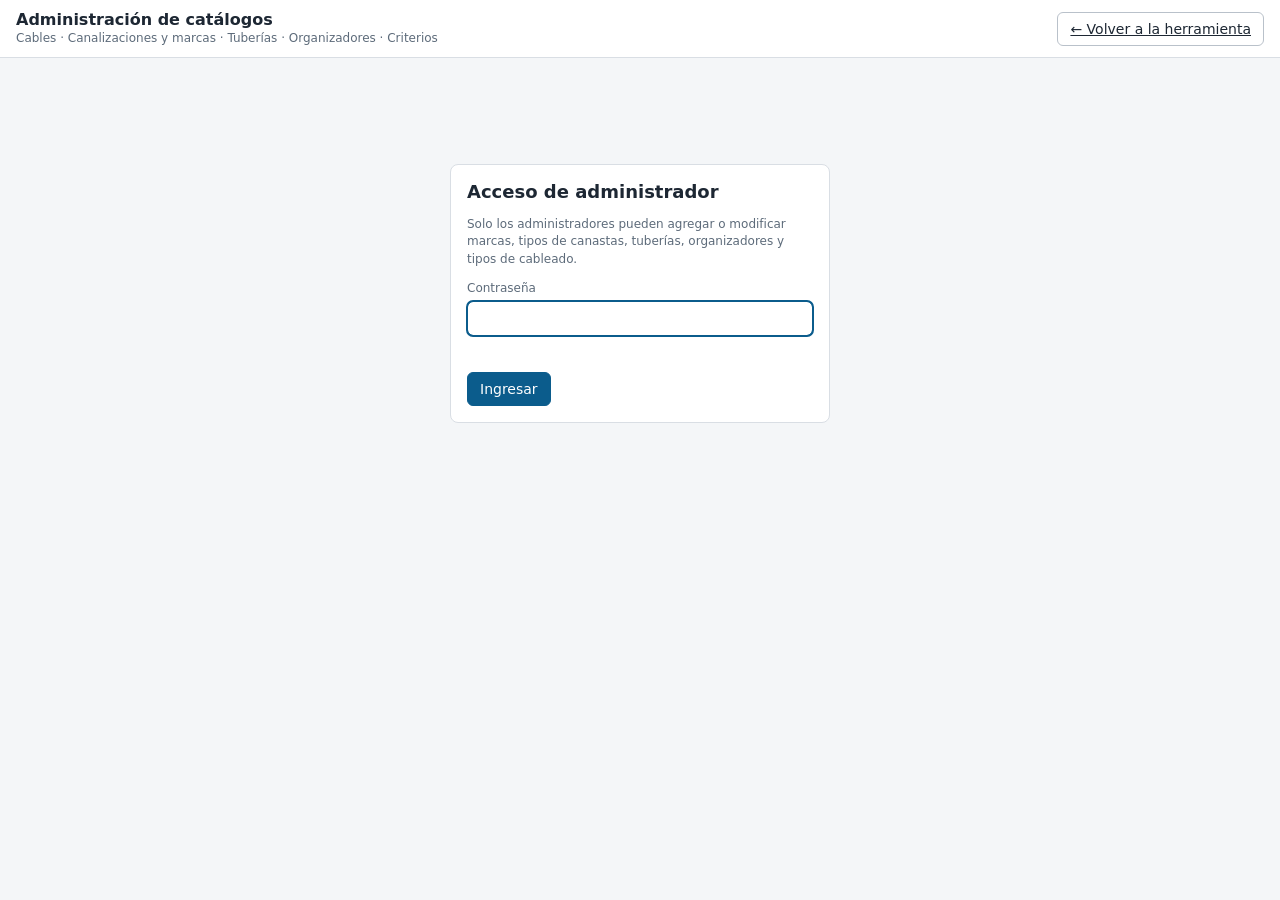
==== admin.html @ 2bce7692 "Herramienta HTML de cálculo de canalizaciones para telecomunicaciones Basada en "Calculo canalizacio" ====
<!doctype html>
<html lang="es">
<head>
  <meta charset="utf-8">
  <meta name="viewport" content="width=device-width, initial-scale=1">
  <title>Administración de Catálogos</title>
  <meta name="description" content="Administración de catálogos: tipos de cable, marcas y tipos de canastas, tuberías y organizadores.">
  <meta name="robots" content="noindex">
  <link rel="stylesheet" href="css/styles.css">
  <style>
    .savebar { position: sticky; top: 0; z-index: 25; display: flex; flex-wrap: wrap; gap: 8px; align-items: center;
      padding: 8px 16px; background: var(--warn-soft); border-bottom: 1px solid var(--warn); }
    .login { max-width: 380px; margin: 10vh auto; }
    td input.w-num { width: 90px; text-align: right; }
    td input.w-txt { min-width: 160px; }
    td input.w-pn { min-width: 110px; font-family: Consolas, monospace; }
    .filters { display: flex; flex-wrap: wrap; gap: 12px; align-items: end; margin-bottom: 10px; }
    .media-card { border: 1px solid var(--border); border-radius: var(--radius); padding: 12px; margin-bottom: 12px; background: var(--surface-2); }
  </style>
</head>
<body>
  <header class="topbar" id="topbar">
    <div class="brand">
      <h1>Administración de catálogos</h1>
      <span>Cables · Canalizaciones y marcas · Tuberías · Organizadores · Criterios</span>
    </div>
    <div class="spacer"></div>
    <div class="toolbar">
      <a class="btn" href="index.html">← Volver a la herramienta</a>
      <button class="btn hidden" id="btnLogout" type="button">Cerrar sesión</button>
    </div>
  </header>

  <div id="savebar" class="savebar hidden" role="status">
    <b>Cambios sin guardar en el catálogo.</b>
    <button class="btn primary sm" id="btnSave" type="button">Guardar catálogo</button>
    <button class="btn sm" id="btnDiscard" type="button">Descartar</button>
  </div>

  <nav class="tabs hidden" id="tabs" aria-label="Secciones del catálogo"></nav>
  <main id="view"></main>

  <script src="js/config.js"></script>
  <script src="js/catalog-default.js"></script>
  <script src="js/storage.js"></script>
  <script src="js/calc.js"></script>
  <script src="js/ui.js"></script>
  <script src="js/admin.js"></script>
</body>
</html>
---- css/styles.css ----
:root {
  --bg: #f4f6f8;
  --surface: #ffffff;
  --surface-2: #f8fafb;
  --border: #d9dee4;
  --border-strong: #b9c1ca;
  --text: #1d2733;
  --muted: #5d6b7a;
  --primary: #0b5c8c;
  --primary-ink: #ffffff;
  --primary-soft: #e3f0f8;
  --ok: #1f7a46;
  --ok-soft: #e2f4e9;
  --warn: #9a5b00;
  --warn-soft: #fff2d6;
  --err: #b42318;
  --err-soft: #fde7e5;
  --input-bg: #ffffff;
  --calc-bg: #f1f4f7;
  --radius: 8px;
  --font: "Segoe UI", system-ui, -apple-system, Roboto, Arial, sans-serif;
}
@media (prefers-color-scheme: dark) {
  :root:not([data-theme="light"]) {
    --bg: #12171d; --surface: #1a2129; --surface-2: #202832; --border: #313b47; --border-strong: #46525f;
    --text: #e4e9ee; --muted: #9aa7b4; --primary: #4aa3d8; --primary-ink: #0d1318; --primary-soft: #183447;
    --ok: #5cc98a; --ok-soft: #173426; --warn: #f0b44c; --warn-soft: #3a2d12; --err: #f2766b; --err-soft: #3d1b18;
    --input-bg: #11161c; --calc-bg: #222b35;
  }
}
:root[data-theme="dark"] {
  --bg: #12171d; --surface: #1a2129; --surface-2: #202832; --border: #313b47; --border-strong: #46525f;
  --text: #e4e9ee; --muted: #9aa7b4; --primary: #4aa3d8; --primary-ink: #0d1318; --primary-soft: #183447;
  --ok: #5cc98a; --ok-soft: #173426; --warn: #f0b44c; --warn-soft: #3a2d12; --err: #f2766b; --err-soft: #3d1b18;
  --input-bg: #11161c; --calc-bg: #222b35;
}

* { box-sizing: border-box; }
html, body { margin: 0; }
body { background: var(--bg); color: var(--text); font: 14px/1.45 var(--font); }
h1, h2, h3, h4 { margin: 0; line-height: 1.25; }
h2 { font-size: 18px; }
h3 { font-size: 15px; }
a { color: var(--primary); }
.muted { color: var(--muted); }
.small { font-size: 12px; }
.en { color: var(--muted); font-weight: 400; }
.hidden { display: none !important; }

/* ---------- Encabezado ---------- */
.topbar {
  position: sticky; top: 0; z-index: 20; background: var(--surface); border-bottom: 1px solid var(--border);
  display: flex; flex-wrap: wrap; align-items: center; gap: 10px 16px; padding: 10px 16px;
}
.brand { display: flex; flex-direction: column; min-width: 0; }
.brand h1 { font-size: 16px; }
.brand span { font-size: 12px; color: var(--muted); }
.topbar .spacer { flex: 1; }
.toolbar { display: flex; flex-wrap: wrap; gap: 6px; align-items: center; }
.save-state { font-size: 12px; color: var(--muted); min-width: 80px; text-align: right; }

/* ---------- Pestañas ---------- */
.tabs {
  display: flex; gap: 2px; overflow-x: auto; padding: 8px 16px 0; background: var(--surface);
  border-bottom: 1px solid var(--border); position: sticky; top: var(--topbar-h, 56px); z-index: 15;
  scrollbar-width: thin;
}
.tab {
  border: 1px solid transparent; border-bottom: none; background: none; color: var(--muted);
  padding: 8px 14px; border-radius: 8px 8px 0 0; cursor: pointer; font: inherit; white-space: nowrap;
  display: inline-flex; align-items: center; gap: 6px;
}
.tab:hover { color: var(--text); background: var(--surface-2); }
.tab.active { color: var(--primary); background: var(--bg); border-color: var(--border); font-weight: 600; margin-bottom: -1px; }
.tab.level { font-variant-numeric: tabular-nums; }
.tab .dot { width: 7px; height: 7px; border-radius: 50%; background: var(--err); }
.tab .dot.warn { background: var(--warn); }
.tab-sep { width: 1px; background: var(--border); margin: 6px 6px 8px; flex: none; }

main { padding: 16px; max-width: 1600px; margin: 0 auto; }

/* ---------- Tarjetas y formularios ---------- */
.card { background: var(--surface); border: 1px solid var(--border); border-radius: var(--radius); padding: 16px; margin-bottom: 16px; }
.card-head { display: flex; flex-wrap: wrap; align-items: center; gap: 8px 12px; margin-bottom: 12px; }
.card-head h2, .card-head h3 { margin-right: auto; }
.grid { display: grid; gap: 12px 16px; grid-template-columns: repeat(auto-fill, minmax(220px, 1fr)); }
.field { display: flex; flex-direction: column; gap: 4px; }
.field > span { font-size: 12px; color: var(--muted); }
input, select, textarea {
  font: inherit; color: var(--text); background: var(--input-bg); border: 1px solid var(--border-strong);
  border-radius: 6px; padding: 6px 8px; min-width: 0;
}
input:focus, select:focus, textarea:focus { outline: 2px solid var(--primary); outline-offset: -1px; border-color: var(--primary); }
input[type="number"] { font-variant-numeric: tabular-nums; }
input[type="checkbox"] { width: 16px; height: 16px; }
.btn {
  font: inherit; border: 1px solid var(--border-strong); background: var(--surface); color: var(--text);
  border-radius: 6px; padding: 6px 12px; cursor: pointer; white-space: nowrap;
}
.btn:hover { background: var(--surface-2); }
.btn.primary { background: var(--primary); color: var(--primary-ink); border-color: var(--primary); }
.btn.primary:hover { filter: brightness(1.08); }
.btn.danger { color: var(--err); }
.btn.sm { padding: 3px 8px; font-size: 12px; }
.btn.icon { padding: 3px 7px; line-height: 1; }
.btn:disabled { opacity: .5; cursor: not-allowed; }

/* ---------- Tablas ---------- */
.table-wrap { overflow-x: auto; border: 1px solid var(--border); border-radius: var(--radius); }
table { border-collapse: collapse; width: 100%; }
th, td { border-bottom: 1px solid var(--border); padding: 5px 6px; text-align: left; vertical-align: middle; }
thead th { background: var(--surface-2); font-size: 12px; font-weight: 600; color: var(--muted); position: sticky; top: 0; }
th.cable-col { min-width: 74px; text-align: center; }
th.cable-col small { display: block; font-weight: 400; }
tbody tr:hover { background: var(--surface-2); }
td.num, th.num { text-align: right; font-variant-numeric: tabular-nums; }
td.calc { background: var(--calc-bg); }
td.center { text-align: center; }
td input, td select { width: 100%; padding: 4px 6px; }
td select { min-width: 140px; }
td input[type="text"], td input:not([type]) { min-width: 120px; }
td input.qty { width: 64px; text-align: right; }
td input.len { width: 72px; text-align: right; }
td input.sec { min-width: 120px; }
td select.type { min-width: 150px; }
td select.selpw { min-width: 190px; }
td.rownum { color: var(--muted); width: 28px; text-align: right; }
td.actions { white-space: nowrap; width: 1%; }
tfoot td { font-weight: 600; background: var(--surface-2); }
.pn { font-family: Consolas, "Courier New", monospace; font-size: 12px; }

.badge { display: inline-block; padding: 1px 7px; border-radius: 10px; font-size: 12px; font-weight: 600; white-space: nowrap; }
.badge.ok { background: var(--ok-soft); color: var(--ok); }
.badge.warn { background: var(--warn-soft); color: var(--warn); }
.badge.err { background: var(--err-soft); color: var(--err); }
.msgs { font-size: 12px; min-width: 180px; }
.msgs div { white-space: normal; }
.msgs .e { color: var(--err); }
.msgs .w { color: var(--warn); }
.msgs .i { color: var(--ok); }

.stats { display: flex; flex-wrap: wrap; gap: 8px; }
.stat { background: var(--surface-2); border: 1px solid var(--border); border-radius: var(--radius); padding: 6px 12px; min-width: 110px; }
.stat b { display: block; font-size: 18px; font-variant-numeric: tabular-nums; }
.stat span { font-size: 12px; color: var(--muted); }
.stat.err b { color: var(--err); }
.stat.warn b { color: var(--warn); }

.note { font-size: 12px; color: var(--muted); margin-top: 8px; }
.note p { margin: 4px 0; }
.callout { border-left: 3px solid var(--primary); background: var(--primary-soft); padding: 8px 12px; border-radius: 4px; font-size: 13px; }
.callout.warn { border-color: var(--warn); background: var(--warn-soft); }
.row-inline { display: flex; flex-wrap: wrap; gap: 8px; align-items: end; }

/* ---------- Memoria de cálculo ---------- */
.report h2 { margin: 18px 0 8px; font-size: 16px; color: var(--primary); }
.report h2:first-child { margin-top: 0; }
.report table { font-size: 13px; }
.report .title { text-align: center; margin-bottom: 12px; }
.report .title h1 { font-size: 18px; }
.kv { display: grid; grid-template-columns: max-content 1fr; gap: 4px 16px; }
.kv dt { color: var(--muted); }
.kv dd { margin: 0; }

/* ---------- Modal ---------- */
.modal-back { position: fixed; inset: 0; background: rgba(0,0,0,.4); display: flex; align-items: center; justify-content: center; z-index: 50; padding: 16px; }
.modal { background: var(--surface); border-radius: var(--radius); padding: 18px; width: 100%; max-width: 460px; box-shadow: 0 10px 40px rgba(0,0,0,.25); }
.modal h3 { margin-bottom: 12px; }
.modal .actions { display: flex; justify-content: flex-end; gap: 8px; margin-top: 16px; }

.toast { position: fixed; bottom: 16px; left: 50%; transform: translateX(-50%); background: var(--text); color: var(--bg); padding: 8px 16px; border-radius: 6px; z-index: 60; font-size: 13px; }

footer { text-align: center; color: var(--muted); font-size: 12px; padding: 16px; }

@media (max-width: 900px) {
  .topbar { position: static; }
  .tabs { top: 0; }
}
@media (max-width: 700px) {
  main { padding: 10px; }
  .topbar { padding: 8px 10px; }
  .tabs { padding: 6px 10px 0; }
  .save-state { text-align: left; }
}

@media print {
  :root { --bg: #fff; --surface: #fff; --surface-2: #f3f3f3; --calc-bg: #fff; --text: #000; }
  .topbar, .tabs, footer, .no-print, .btn { display: none !important; }
  main { padding: 0; max-width: none; }
  .card { border: none; padding: 0; margin-bottom: 10px; }
  .table-wrap { overflow: visible; border: none; }
  table { font-size: 10px; }
  th, td { border: 1px solid #999; padding: 2px 4px; }
  thead th { position: static; }
  input, select { border: none; padding: 0; background: none; appearance: none; -webkit-appearance: none; }
  .report h2 { break-after: avoid; }
  tr { break-inside: avoid; }
  @page { size: landscape; margin: 12mm; }
}
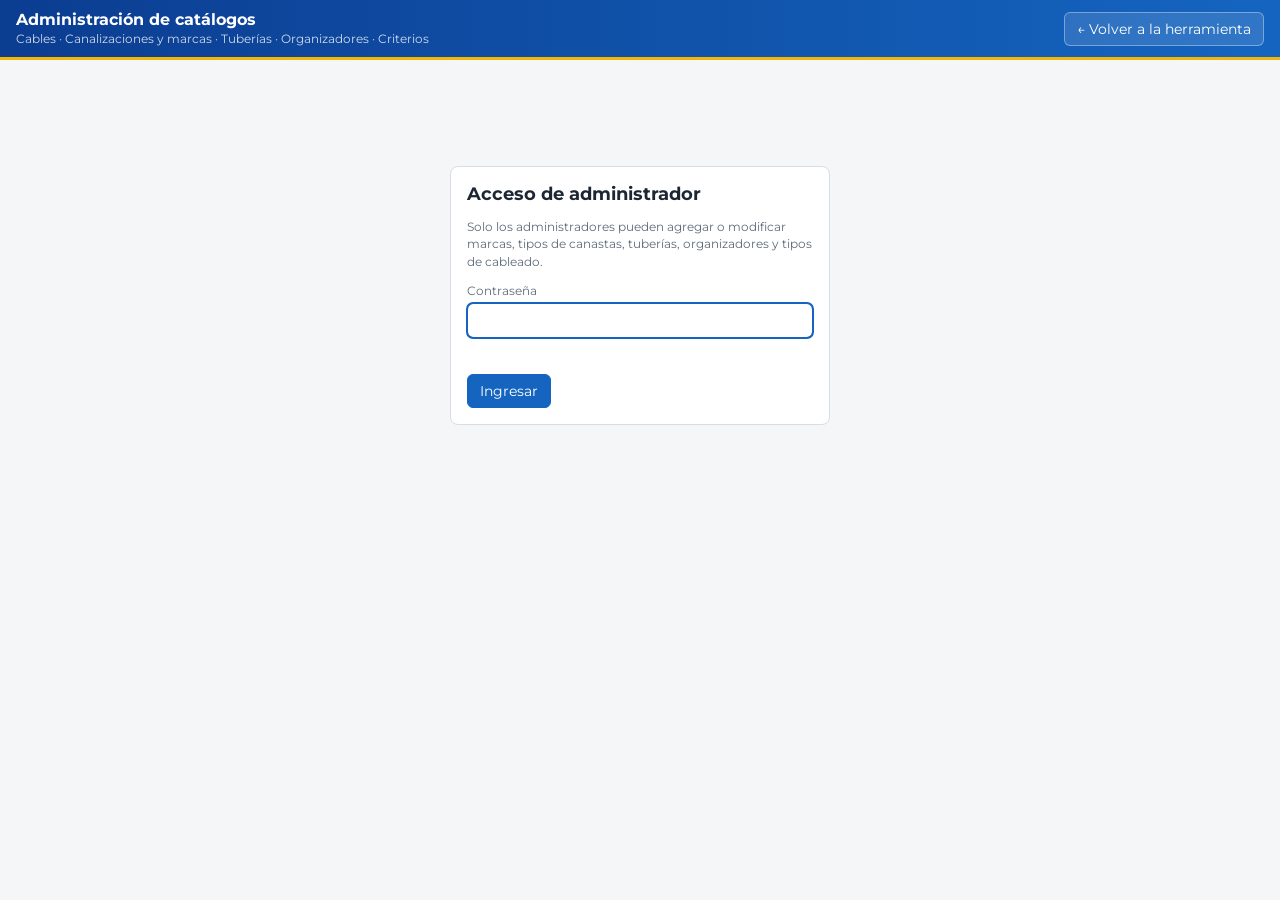
==== commit d45b419c: "Secciones N01-A/B/C, llenado según TIA-569-E y tema azul Sinergia - Secciones de cada nivel nombrada" ====
--- a/admin.html
+++ b/admin.html
@@ -6,6 +6,9 @@
   <title>Administración de Catálogos</title>
   <meta name="description" content="Administración de catálogos: tipos de cable, marcas y tipos de canastas, tuberías y organizadores.">
   <meta name="robots" content="noindex">
+  <link rel="preconnect" href="https://fonts.googleapis.com">
+  <link rel="preconnect" href="https://fonts.gstatic.com" crossorigin>
+  <link href="https://fonts.googleapis.com/css2?family=Montserrat:wght@400;500;600;700&display=swap" rel="stylesheet">
   <link rel="stylesheet" href="css/styles.css">
   <style>
     .savebar { position: sticky; top: 0; z-index: 25; display: flex; flex-wrap: wrap; gap: 8px; align-items: center;
--- a/css/styles.css
+++ b/css/styles.css
@@ -6,9 +6,13 @@
   --border-strong: #b9c1ca;
   --text: #1d2733;
   --muted: #5d6b7a;
-  --primary: #0b5c8c;
+  /* Herramientas eléctricas Sinergia: azul */
+  --brand: #0b3d91;
+  --brand-2: #1565c0;
+  --brand-ink: #ffffff;
+  --primary: #1565c0;
   --primary-ink: #ffffff;
-  --primary-soft: #e3f0f8;
+  --primary-soft: #e3eefb;
   --ok: #1f7a46;
   --ok-soft: #e2f4e9;
   --warn: #9a5b00;
@@ -18,19 +22,19 @@
   --input-bg: #ffffff;
   --calc-bg: #f1f4f7;
   --radius: 8px;
-  --font: "Segoe UI", system-ui, -apple-system, Roboto, Arial, sans-serif;
+  --font: "Montserrat", "Segoe UI", system-ui, -apple-system, Roboto, Arial, sans-serif;
 }
 @media (prefers-color-scheme: dark) {
   :root:not([data-theme="light"]) {
     --bg: #12171d; --surface: #1a2129; --surface-2: #202832; --border: #313b47; --border-strong: #46525f;
-    --text: #e4e9ee; --muted: #9aa7b4; --primary: #4aa3d8; --primary-ink: #0d1318; --primary-soft: #183447;
+    --text: #e4e9ee; --muted: #9aa7b4; --primary: #5aa2f0; --primary-ink: #0d1318; --primary-soft: #16304f; --brand: #0b2e66; --brand-2: #1a56b0;
     --ok: #5cc98a; --ok-soft: #173426; --warn: #f0b44c; --warn-soft: #3a2d12; --err: #f2766b; --err-soft: #3d1b18;
     --input-bg: #11161c; --calc-bg: #222b35;
   }
 }
 :root[data-theme="dark"] {
   --bg: #12171d; --surface: #1a2129; --surface-2: #202832; --border: #313b47; --border-strong: #46525f;
-  --text: #e4e9ee; --muted: #9aa7b4; --primary: #4aa3d8; --primary-ink: #0d1318; --primary-soft: #183447;
+  --text: #e4e9ee; --muted: #9aa7b4; --primary: #5aa2f0; --primary-ink: #0d1318; --primary-soft: #16304f; --brand: #0b2e66; --brand-2: #1a56b0;
   --ok: #5cc98a; --ok-soft: #173426; --warn: #f0b44c; --warn-soft: #3a2d12; --err: #f2766b; --err-soft: #3d1b18;
   --input-bg: #11161c; --calc-bg: #222b35;
 }
@@ -49,15 +53,22 @@
 
 /* ---------- Encabezado ---------- */
 .topbar {
-  position: sticky; top: 0; z-index: 20; background: var(--surface); border-bottom: 1px solid var(--border);
+  position: sticky; top: 0; z-index: 20; background: linear-gradient(90deg, var(--brand), var(--brand-2)); color: var(--brand-ink);
+  border-bottom: 3px solid #f2b705;
   display: flex; flex-wrap: wrap; align-items: center; gap: 10px 16px; padding: 10px 16px;
 }
 .brand { display: flex; flex-direction: column; min-width: 0; }
 .brand h1 { font-size: 16px; }
-.brand span { font-size: 12px; color: var(--muted); }
+.brand span { font-size: 12px; color: rgba(255,255,255,.8); }
+.topbar .btn { background: rgba(255,255,255,.12); border-color: rgba(255,255,255,.35); color: #fff; }
+.topbar .btn:hover { background: rgba(255,255,255,.22); }
+.topbar .btn.danger { color: #ffd2cc; }
+.topbar select { background: rgba(255,255,255,.95); color: #12233f; }
+.topbar .field > span { color: rgba(255,255,255,.85); }
+.topbar a.btn { text-decoration: none; }
 .topbar .spacer { flex: 1; }
 .toolbar { display: flex; flex-wrap: wrap; gap: 6px; align-items: center; }
-.save-state { font-size: 12px; color: var(--muted); min-width: 80px; text-align: right; }
+.save-state { font-size: 12px; color: rgba(255,255,255,.85); min-width: 80px; text-align: right; }
 
 /* ---------- Pestañas ---------- */
 .tabs {
@@ -71,7 +82,7 @@
   display: inline-flex; align-items: center; gap: 6px;
 }
 .tab:hover { color: var(--text); background: var(--surface-2); }
-.tab.active { color: var(--primary); background: var(--bg); border-color: var(--border); font-weight: 600; margin-bottom: -1px; }
+.tab.active { color: var(--primary); background: var(--bg); border-color: var(--border); border-top: 3px solid var(--primary); font-weight: 600; margin-bottom: -1px; }
 .tab.level { font-variant-numeric: tabular-nums; }
 .tab .dot { width: 7px; height: 7px; border-radius: 50%; background: var(--err); }
 .tab .dot.warn { background: var(--warn); }
@@ -149,18 +160,55 @@
 .note { font-size: 12px; color: var(--muted); margin-top: 8px; }
 .note p { margin: 4px 0; }
 .callout { border-left: 3px solid var(--primary); background: var(--primary-soft); padding: 8px 12px; border-radius: 4px; font-size: 13px; }
-.callout.warn { border-color: var(--warn); background: var(--warn-soft); }
+.callout.warn { border-color: #e0a800; background: #fff3c4; color: #5c4300; }
+.callout.err { border-color: var(--err); background: var(--err-soft); }
+.sec-code { display: inline-block; background: var(--primary); color: var(--primary-ink); border-radius: 4px; padding: 1px 8px; margin-right: 6px; font-variant-numeric: tabular-nums; }
 .row-inline { display: flex; flex-wrap: wrap; gap: 8px; align-items: end; }
 
-/* ---------- Memoria de cálculo ---------- */
-.report h2 { margin: 18px 0 8px; font-size: 16px; color: var(--primary); }
-.report h2:first-child { margin-top: 0; }
-.report table { font-size: 13px; }
-.report .title { text-align: center; margin-bottom: 12px; }
-.report .title h1 { font-size: 18px; }
+/* ---------- Memoria de cálculo: formato de entregable Sinergia ----------
+   Hoja carta, márgenes 3,0 cm (lados) y 2,5 cm (arriba/abajo), Montserrat 11 pt,
+   interlínea 1,08, justificado. Cuerpo monocromo; color solo para criticidad. */
+.doc {
+  --doc-ink: #000; --doc-gray: #808080; --doc-green: #385623; --doc-err: #b42318; --doc-warn: #9a5b00;
+  background: #fff; color: var(--doc-ink);
+  width: 100%; max-width: 21.59cm; margin: 0 auto 16px; padding: 2.5cm 3cm;
+  font: 11pt/1.08 "Montserrat", Arial, sans-serif; text-align: justify;
+  box-shadow: 0 2px 12px rgba(0,0,0,.18); border-radius: 2px;
+}
+.doc-head { display: flex; justify-content: space-between; align-items: center; margin: -1.25cm -1.65cm 1cm; }
+.doc-logo { font-weight: 700; font-size: 22pt; color: var(--doc-green); letter-spacing: -.5px; line-height: 1; }
+.doc-logo small { display: block; font-size: 8pt; font-weight: 500; letter-spacing: 0; color: var(--doc-gray); }
+.doc-addr { font-size: 8pt; text-align: right; line-height: 1.3; }
+.doc-title { font-size: 14pt; font-weight: 700; text-align: left; margin: 0 0 4px; }
+.doc-sub { margin: 0 0 18px; color: var(--doc-gray); text-align: left; }
+.doc h2 { font-size: 11pt; font-weight: 700; color: var(--doc-ink); margin: 18px 0 8px; text-align: left; }
+.doc .kv { font-size: 11pt; margin-bottom: 8pt; }
+.doc .kv dt { color: var(--doc-gray); }
+.doc-table { margin: 6pt 0 14pt; }
+.doc-table figcaption { text-align: center; font-size: 10pt; margin-bottom: 4pt; }
+.doc-table figcaption span { font-weight: 600; }
+.doc .table-wrap { border: none; border-radius: 0; }
+.doc table { font-size: 8pt; border-top: 1.5pt solid #000; border-bottom: 1.5pt solid #000; text-align: left; }
+.doc thead th {
+  background: none; color: #000; font-weight: 600; font-size: 8pt; text-transform: none; position: static;
+  border-bottom: 1pt solid #000; vertical-align: bottom;
+}
+.doc th, .doc td { border-left: none; border-right: none; border-top: none; border-bottom: .5pt solid #bfbfbf; padding: 3pt 4pt; }
+.doc tbody tr:hover { background: none; }
+.doc tr.total td { font-weight: 700; border-top: 1pt solid #000; }
+.doc td.num, .doc th.num { text-align: right; }
+.doc td.obs { min-width: 6cm; }
+.doc .pn { font-size: 8pt; }
+.doc .note { color: var(--doc-gray); font-size: 8pt; text-align: left; border: none; padding: 0; box-shadow: none; }
+.crit-err { color: var(--doc-err, var(--err)); font-weight: 600; }
+.crit-warn { color: var(--doc-warn, var(--warn)); font-weight: 600; }
 .kv { display: grid; grid-template-columns: max-content 1fr; gap: 4px 16px; }
 .kv dt { color: var(--muted); }
 .kv dd { margin: 0; }
+@media (max-width: 900px) {
+  .doc { padding: 24px 16px; }
+  .doc-head { margin: 0 0 16px; }
+}
 
 /* ---------- Modal ---------- */
 .modal-back { position: fixed; inset: 0; background: rgba(0,0,0,.4); display: flex; align-items: center; justify-content: center; z-index: 50; padding: 16px; }
@@ -185,15 +233,33 @@
 
 @media print {
   :root { --bg: #fff; --surface: #fff; --surface-2: #f3f3f3; --calc-bg: #fff; --text: #000; }
+  body { background: #fff; }
   .topbar, .tabs, footer, .no-print, .btn { display: none !important; }
   main { padding: 0; max-width: none; }
   .card { border: none; padding: 0; margin-bottom: 10px; }
   .table-wrap { overflow: visible; border: none; }
-  table { font-size: 10px; }
+  table { font-size: 8pt; }
   th, td { border: 1px solid #999; padding: 2px 4px; }
   thead th { position: static; }
   input, select { border: none; padding: 0; background: none; appearance: none; -webkit-appearance: none; }
-  .report h2 { break-after: avoid; }
   tr { break-inside: avoid; }
-  @page { size: landscape; margin: 12mm; }
-}
+  /* Pestañas de nivel: carta apaisada */
+  @page { size: letter landscape; margin: 12mm; }
+
+  /* Memoria: hoja carta vertical con membrete en las cajas de margen (formato Sinergia) */
+  .doc { page: memoria; box-shadow: none; max-width: none; padding: 0; margin: 0; }
+  .doc-head { display: none; }
+  .doc th, .doc td { border-left: none; border-right: none; border-top: none; }
+  .doc h2, .doc-table figcaption { break-after: avoid; }
+  .doc-table { break-inside: avoid; }
+  .doc h2 + .doc-table, .doc h2 + .kv { break-before: avoid; }
+}
+@page memoria {
+  size: letter portrait;
+  margin: 2.5cm 3cm;
+  @top-left { content: "sinergia"; font: 700 16pt "Montserrat", Arial, sans-serif; color: #385623; vertical-align: bottom; padding-bottom: 8mm; }
+  @top-right { content: "Sinergia Consultoría Mecánica y Eléctrica S.A \A Oficentro Plaza Roble, Edificio Pórtico, Escazú"; white-space: pre; font: 8pt "Montserrat", Arial, sans-serif; text-align: right; vertical-align: bottom; padding-bottom: 8mm; }
+  @bottom-left { content: "Memoria canalizaciones telecom"; font: 8pt "Montserrat", Arial, sans-serif; color: #808080; width: 31%; white-space: nowrap; }
+  @bottom-center { content: "www.sinergia.co.cr \A info@sinergia.co.cr"; white-space: pre; font: 8pt "Montserrat", Arial, sans-serif; color: #385623; width: 38%; }
+  @bottom-right { content: "Página " counter(page); font: 8pt "Montserrat", Arial, sans-serif; color: #808080; width: 31%; text-align: right; }
+}
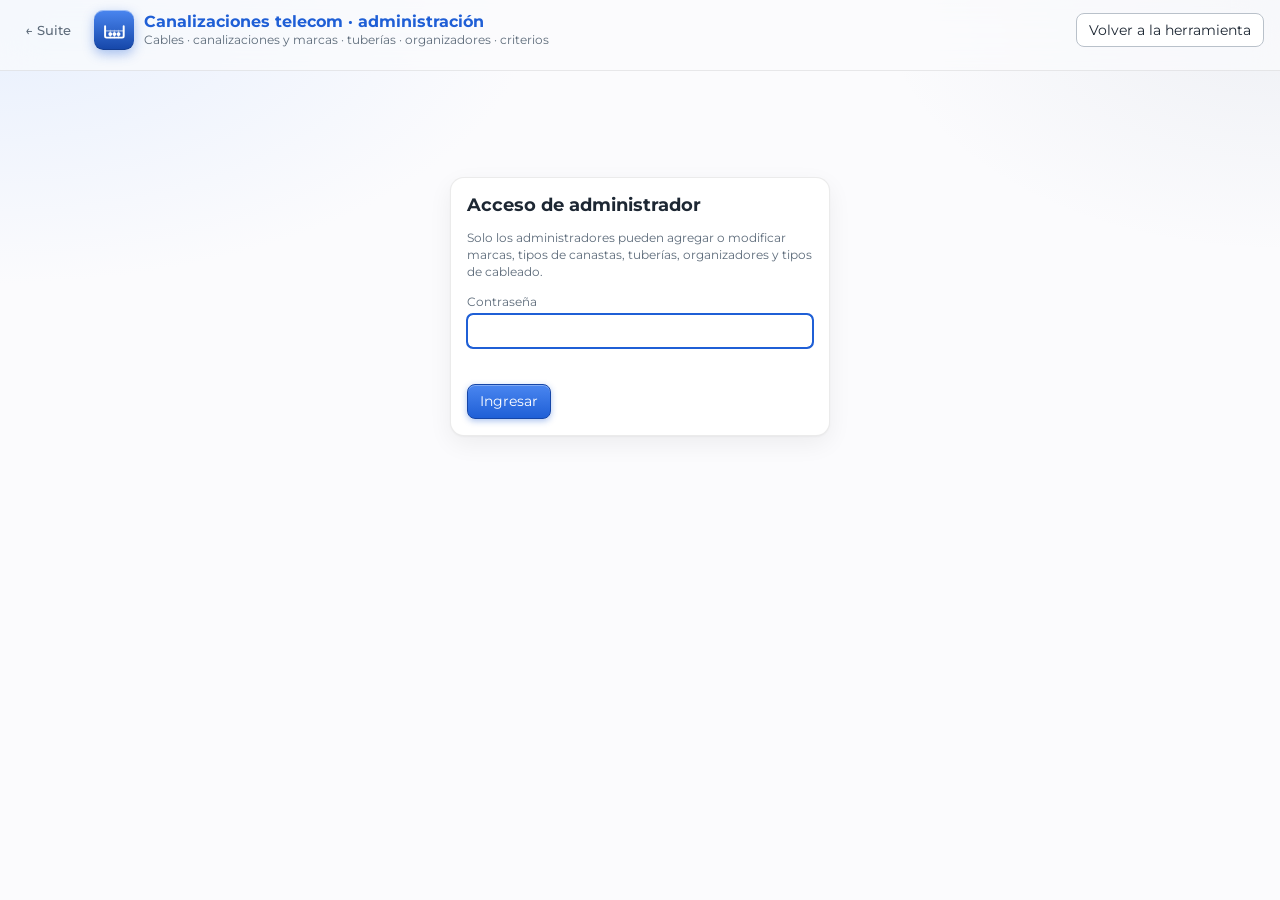
==== commit f47511c5: "Sistema visual Sinergia Suite: barra de vidrio, tesela, secciones y color por app Co-Authored-By: Cl" ====
--- a/admin.html
+++ b/admin.html
@@ -10,9 +10,12 @@
   <link rel="preconnect" href="https://fonts.gstatic.com" crossorigin>
   <link href="https://fonts.googleapis.com/css2?family=Montserrat:wght@400;500;600;700&display=swap" rel="stylesheet">
   <link rel="stylesheet" href="css/styles.css">
+  <link rel="stylesheet" href="css/suite-color.css">
+  <link rel="stylesheet" href="css/suite-mac.css">
+  <link rel="stylesheet" href="css/suite-app.css">
   <style>
-    .savebar { position: sticky; top: 0; z-index: 25; display: flex; flex-wrap: wrap; gap: 8px; align-items: center;
-      padding: 8px 16px; background: var(--warn-soft); border-bottom: 1px solid var(--warn); }
+    .savebar { display: flex; flex-wrap: wrap; gap: 8px; align-items: center; padding: 8px 16px;
+      background: var(--warn-soft); border-top: 1px solid var(--warn); }
     .login { max-width: 380px; margin: 10vh auto; }
     td input.w-num { width: 90px; text-align: right; }
     td input.w-txt { min-width: 160px; }
@@ -21,27 +24,44 @@
     .media-card { border: 1px solid var(--border); border-radius: var(--radius); padding: 12px; margin-bottom: 12px; background: var(--surface-2); }
   </style>
 </head>
-<body>
-  <header class="topbar" id="topbar">
-    <div class="brand">
-      <h1>Administración de catálogos</h1>
-      <span>Cables · Canalizaciones y marcas · Tuberías · Organizadores · Criterios</span>
+<body data-app="canalizaciones">
+  <header class="barra vidrio" id="topbar">
+    <div class="barra-in">
+      <a class="volver-suite" id="volverSuite" href="index.html">← Suite</a>
+      <div class="app-id">
+        <span class="tesela" aria-hidden="true">
+          <!-- glifo: canasta portacables con cables -->
+          <svg viewBox="0 0 24 24" fill="none" stroke="currentColor" stroke-width="1.9" stroke-linecap="round" stroke-linejoin="round">
+            <path d="M3 8v9.5A1.5 1.5 0 0 0 4.5 19h15a1.5 1.5 0 0 0 1.5-1.5V8"/>
+            <path d="M8 12v7M12 12v7M16 12v7M3 12.5h18" stroke-width="1.2" opacity=".6"/>
+            <circle cx="8" cy="15.6" r="1.9" fill="currentColor" stroke="none"/>
+            <circle cx="12" cy="15.6" r="1.9" fill="currentColor" stroke="none"/>
+            <circle cx="16" cy="15.6" r="1.9" fill="currentColor" stroke="none"/>
+          </svg>
+        </span>
+        <div>
+          <h1 class="app-nombre">Canalizaciones telecom · administración</h1>
+          <div class="app-sub">Cables · canalizaciones y marcas · tuberías · organizadores · criterios</div>
+        </div>
+      </div>
+      <div class="spacer"></div>
+      <div class="toolbar">
+        <a class="btn" href="index.html">Volver a la herramienta</a>
+        <button class="btn hidden" id="btnLogout" type="button">Cerrar sesión</button>
+      </div>
     </div>
-    <div class="spacer"></div>
-    <div class="toolbar">
-      <a class="btn" href="index.html">← Volver a la herramienta</a>
-      <button class="btn hidden" id="btnLogout" type="button">Cerrar sesión</button>
+    <div class="barra-in barra-secciones">
+      <nav class="secciones hidden" id="tabs" aria-label="Secciones del catálogo"></nav>
+    </div>
+    <div id="savebar" class="savebar hidden" role="status">
+      <b>Cambios sin guardar en el catálogo.</b>
+      <button class="btn primary sm" id="btnSave" type="button">Guardar catálogo</button>
+      <button class="btn sm" id="btnDiscard" type="button">Descartar</button>
     </div>
   </header>
 
-  <div id="savebar" class="savebar hidden" role="status">
-    <b>Cambios sin guardar en el catálogo.</b>
-    <button class="btn primary sm" id="btnSave" type="button">Guardar catálogo</button>
-    <button class="btn sm" id="btnDiscard" type="button">Descartar</button>
-  </div>
-
-  <nav class="tabs hidden" id="tabs" aria-label="Secciones del catálogo"></nav>
-  <main id="view"></main>
+  <main id="view" class="pagina"></main>
+  <script>document.addEventListener('DOMContentLoaded', () => { if (window.APP_CONFIG && APP_CONFIG.suiteUrl) document.getElementById('volverSuite').href = APP_CONFIG.suiteUrl; });</script>
 
   <script src="js/config.js"></script>
   <script src="js/catalog-default.js"></script>
--- a/css/styles.css
+++ b/css/styles.css
@@ -6,10 +6,6 @@
   --border-strong: #b9c1ca;
   --text: #1d2733;
   --muted: #5d6b7a;
-  /* Herramientas eléctricas Sinergia: azul */
-  --brand: #0b3d91;
-  --brand-2: #1565c0;
-  --brand-ink: #ffffff;
   --primary: #1565c0;
   --primary-ink: #ffffff;
   --primary-soft: #e3eefb;
@@ -27,14 +23,14 @@
 @media (prefers-color-scheme: dark) {
   :root:not([data-theme="light"]) {
     --bg: #12171d; --surface: #1a2129; --surface-2: #202832; --border: #313b47; --border-strong: #46525f;
-    --text: #e4e9ee; --muted: #9aa7b4; --primary: #5aa2f0; --primary-ink: #0d1318; --primary-soft: #16304f; --brand: #0b2e66; --brand-2: #1a56b0;
+    --text: #e4e9ee; --muted: #9aa7b4; --primary: #5aa2f0; --primary-ink: #0d1318; --primary-soft: #16304f;
     --ok: #5cc98a; --ok-soft: #173426; --warn: #f0b44c; --warn-soft: #3a2d12; --err: #f2766b; --err-soft: #3d1b18;
     --input-bg: #11161c; --calc-bg: #222b35;
   }
 }
 :root[data-theme="dark"] {
   --bg: #12171d; --surface: #1a2129; --surface-2: #202832; --border: #313b47; --border-strong: #46525f;
-  --text: #e4e9ee; --muted: #9aa7b4; --primary: #5aa2f0; --primary-ink: #0d1318; --primary-soft: #16304f; --brand: #0b2e66; --brand-2: #1a56b0;
+  --text: #e4e9ee; --muted: #9aa7b4; --primary: #5aa2f0; --primary-ink: #0d1318; --primary-soft: #16304f;
   --ok: #5cc98a; --ok-soft: #173426; --warn: #f0b44c; --warn-soft: #3a2d12; --err: #f2766b; --err-soft: #3d1b18;
   --input-bg: #11161c; --calc-bg: #222b35;
 }
@@ -51,44 +47,7 @@
 .en { color: var(--muted); font-weight: 400; }
 .hidden { display: none !important; }
 
-/* ---------- Encabezado ---------- */
-.topbar {
-  position: sticky; top: 0; z-index: 20; background: linear-gradient(90deg, var(--brand), var(--brand-2)); color: var(--brand-ink);
-  border-bottom: 3px solid #f2b705;
-  display: flex; flex-wrap: wrap; align-items: center; gap: 10px 16px; padding: 10px 16px;
-}
-.brand { display: flex; flex-direction: column; min-width: 0; }
-.brand h1 { font-size: 16px; }
-.brand span { font-size: 12px; color: rgba(255,255,255,.8); }
-.topbar .btn { background: rgba(255,255,255,.12); border-color: rgba(255,255,255,.35); color: #fff; }
-.topbar .btn:hover { background: rgba(255,255,255,.22); }
-.topbar .btn.danger { color: #ffd2cc; }
-.topbar select { background: rgba(255,255,255,.95); color: #12233f; }
-.topbar .field > span { color: rgba(255,255,255,.85); }
-.topbar a.btn { text-decoration: none; }
-.topbar .spacer { flex: 1; }
-.toolbar { display: flex; flex-wrap: wrap; gap: 6px; align-items: center; }
-.save-state { font-size: 12px; color: rgba(255,255,255,.85); min-width: 80px; text-align: right; }
-
-/* ---------- Pestañas ---------- */
-.tabs {
-  display: flex; gap: 2px; overflow-x: auto; padding: 8px 16px 0; background: var(--surface);
-  border-bottom: 1px solid var(--border); position: sticky; top: var(--topbar-h, 56px); z-index: 15;
-  scrollbar-width: thin;
-}
-.tab {
-  border: 1px solid transparent; border-bottom: none; background: none; color: var(--muted);
-  padding: 8px 14px; border-radius: 8px 8px 0 0; cursor: pointer; font: inherit; white-space: nowrap;
-  display: inline-flex; align-items: center; gap: 6px;
-}
-.tab:hover { color: var(--text); background: var(--surface-2); }
-.tab.active { color: var(--primary); background: var(--bg); border-color: var(--border); border-top: 3px solid var(--primary); font-weight: 600; margin-bottom: -1px; }
-.tab.level { font-variant-numeric: tabular-nums; }
-.tab .dot { width: 7px; height: 7px; border-radius: 50%; background: var(--err); }
-.tab .dot.warn { background: var(--warn); }
-.tab-sep { width: 1px; background: var(--border); margin: 6px 6px 8px; flex: none; }
-
-main { padding: 16px; max-width: 1600px; margin: 0 auto; }
+/* El armazón (barra, secciones, página, pie) vive en suite-app.css */
 
 /* ---------- Tarjetas y formularios ---------- */
 .card { background: var(--surface); border: 1px solid var(--border); border-radius: var(--radius); padding: 16px; margin-bottom: 16px; }
@@ -120,7 +79,7 @@
 .table-wrap { overflow-x: auto; border: 1px solid var(--border); border-radius: var(--radius); }
 table { border-collapse: collapse; width: 100%; }
 th, td { border-bottom: 1px solid var(--border); padding: 5px 6px; text-align: left; vertical-align: middle; }
-thead th { background: var(--surface-2); font-size: 12px; font-weight: 600; color: var(--muted); position: sticky; top: 0; }
+thead th { background: var(--primary-soft); font-size: 12px; font-weight: 600; color: var(--primary); position: sticky; top: 0; }
 th.cable-col { min-width: 74px; text-align: center; }
 th.cable-col small { display: block; font-weight: 400; }
 tbody tr:hover { background: var(--surface-2); }
@@ -205,37 +164,12 @@
 .kv { display: grid; grid-template-columns: max-content 1fr; gap: 4px 16px; }
 .kv dt { color: var(--muted); }
 .kv dd { margin: 0; }
-@media (max-width: 900px) {
-  .doc { padding: 24px 16px; }
-  .doc-head { margin: 0 0 16px; }
-}
-
-/* ---------- Modal ---------- */
-.modal-back { position: fixed; inset: 0; background: rgba(0,0,0,.4); display: flex; align-items: center; justify-content: center; z-index: 50; padding: 16px; }
-.modal { background: var(--surface); border-radius: var(--radius); padding: 18px; width: 100%; max-width: 460px; box-shadow: 0 10px 40px rgba(0,0,0,.25); }
-.modal h3 { margin-bottom: 12px; }
-.modal .actions { display: flex; justify-content: flex-end; gap: 8px; margin-top: 16px; }
-
-.toast { position: fixed; bottom: 16px; left: 50%; transform: translateX(-50%); background: var(--text); color: var(--bg); padding: 8px 16px; border-radius: 6px; z-index: 60; font-size: 13px; }
-
-footer { text-align: center; color: var(--muted); font-size: 12px; padding: 16px; }
-
-@media (max-width: 900px) {
-  .topbar { position: static; }
-  .tabs { top: 0; }
-}
-@media (max-width: 700px) {
-  main { padding: 10px; }
-  .topbar { padding: 8px 10px; }
-  .tabs { padding: 6px 10px 0; }
-  .save-state { text-align: left; }
-}
 
 @media print {
   :root { --bg: #fff; --surface: #fff; --surface-2: #f3f3f3; --calc-bg: #fff; --text: #000; }
   body { background: #fff; }
-  .topbar, .tabs, footer, .no-print, .btn { display: none !important; }
-  main { padding: 0; max-width: none; }
+  .barra, .pie, .no-print, .btn { display: none !important; }
+  .pagina { padding: 0; max-width: none; }
   .card { border: none; padding: 0; margin-bottom: 10px; }
   .table-wrap { overflow: visible; border: none; }
   table { font-size: 8pt; }
--- a/css/suite-color.css
+++ b/css/suite-color.css
@@ -0,0 +1,34 @@
+/* Capa 2 · suite-color.css — quién soy.
+   Registro de color por aplicación de Sinergia Suite: cada página declara <body data-app="…">
+   y la tesela, el título de la barra, el botón primario, el anillo de foco y las cabeceras
+   de tabla y de modal leen var(--app).
+   El color identifica; NO se usa para estados (error/advertencia/correcto conservan sus colores).
+   NOTA: este proyecto no tiene copia de references/paleta.md; el valor de "canalizaciones"
+   es el azul de herramientas eléctricas y debe conciliarse con el registro oficial. */
+
+[data-app] {
+  --app-tinta: #ffffff;
+  /* las piezas de contenido (botón primario, foco, enlaces) siguen al color de la app */
+  --primary: var(--app);
+  --primary-ink: var(--app-tinta);
+  --primary-soft: var(--app-suave);
+}
+
+/* Portal (neutro) */
+[data-app="suite"] {
+  --app: #3a3f4b; --app-claro: #5a6070; --app-oscuro: #262a33;
+  --app-suave: #eceef2; --app-sombra: rgba(38, 42, 51, .35);
+}
+
+/* Canalizaciones telecom — azul de herramientas eléctricas */
+[data-app="canalizaciones"] {
+  --app: #1f5fd6; --app-claro: #4a86f0; --app-oscuro: #1546a8;
+  --app-suave: #e7effd; --app-sombra: rgba(31, 95, 214, .38);
+}
+
+@media (prefers-color-scheme: dark) {
+  :root:not([data-theme="light"]) [data-app="canalizaciones"] {
+    --app: #5b95f5; --app-claro: #6fa3f8; --app-oscuro: #2c64cc; --app-suave: #182a4a; --app-tinta: #ffffff;
+    --primary-ink: #0b1220;
+  }
+}
--- a/css/suite-mac.css
+++ b/css/suite-mac.css
@@ -0,0 +1,83 @@
+/* Capa 3 · suite-mac.css — de qué estoy hecho.
+   Materialidad del Suite: tesela squircle con luz física, vidrio translúcido,
+   fondo con dos lavados de color y movimiento con inercia. */
+
+:root {
+  --inercia: cubic-bezier(.34, 1.4, .64, 1);
+  --suave: cubic-bezier(.25, .8, .25, 1);
+  --fondo-suite: #fbfbfd;
+  --vidrio: rgba(251, 251, 253, .72);
+  --vidrio-borde: rgba(0, 0, 0, .08);
+  --sombra-flota: 0 1px 2px rgba(0, 0, 0, .04), 0 8px 24px rgba(0, 0, 0, .06);
+  --radio-suite: 14px;
+}
+@media (prefers-color-scheme: dark) {
+  :root:not([data-theme="light"]) {
+    --fondo-suite: #16181d;
+    --vidrio: rgba(30, 32, 38, .72);
+    --vidrio-borde: rgba(255, 255, 255, .08);
+    --sombra-flota: 0 1px 2px rgba(0, 0, 0, .3), 0 8px 24px rgba(0, 0, 0, .35);
+  }
+}
+
+/* Fondo: no blanco puro; dos lavados tenues para que el desenfoque se perciba */
+body {
+  background-color: var(--fondo-suite);
+  background-image:
+    radial-gradient(60% 45% at 0% 0%, var(--app-suave, transparent), transparent 70%),
+    radial-gradient(45% 40% at 100% 0%, rgba(120, 140, 170, .10), transparent 70%);
+  background-attachment: fixed;
+}
+
+/* 1 · La tesela con hombro: figura sólida, glifo blanco encima */
+.tesela {
+  width: 40px; height: 40px; flex: none; display: grid; place-items: center;
+  border-radius: 23%; corner-shape: squircle;
+  color: var(--app-tinta, #fff);
+  background: linear-gradient(180deg, var(--app-claro), var(--app-oscuro));
+  /* 2 · Luz física: filo de luz superior y sombra teñida del propio color */
+  box-shadow: inset 0 1px 0 rgba(255, 255, 255, .45), inset 0 -1px 0 rgba(0, 0, 0, .15),
+    0 4px 12px var(--app-sombra);
+  transition: transform .45s var(--inercia);
+}
+.tesela:hover { transform: scale(1.07) translateY(-1px); }
+.tesela svg { width: 62%; height: 62%; }
+
+/* 3 · Material translúcido */
+.vidrio {
+  background: var(--vidrio);
+  -webkit-backdrop-filter: saturate(180%) blur(20px);
+  backdrop-filter: saturate(180%) blur(20px);
+  border-bottom: 1px solid var(--vidrio-borde);
+}
+
+/* Superficies de contenido: flotan sobre el fondo */
+.card { border-radius: var(--radio-suite); border-color: var(--vidrio-borde); box-shadow: var(--sombra-flota); }
+.modal-back { background: rgba(20, 24, 32, .28); -webkit-backdrop-filter: blur(6px); backdrop-filter: blur(6px); }
+.modal {
+  border-radius: 16px; background: var(--vidrio); border: 1px solid var(--vidrio-borde);
+  -webkit-backdrop-filter: saturate(180%) blur(24px); backdrop-filter: saturate(180%) blur(24px);
+  animation: aparecer .4s var(--inercia);
+}
+.modal h3 { color: var(--app); }
+.toast {
+  background: rgba(30, 32, 38, .82); color: #fff; border-radius: 12px;
+  -webkit-backdrop-filter: blur(16px); backdrop-filter: blur(16px);
+  animation: aparecer .4s var(--inercia);
+}
+
+/* 4 · Movimiento con inercia */
+.btn { border-radius: 8px; transition: transform .35s var(--inercia), background .2s var(--suave), box-shadow .2s var(--suave); }
+.btn:active { transform: scale(.96); }
+.btn.primary {
+  background: linear-gradient(180deg, var(--app-claro), var(--app));
+  border-color: var(--app-oscuro);
+  box-shadow: inset 0 1px 0 rgba(255, 255, 255, .3), 0 2px 6px var(--app-sombra);
+}
+@keyframes aparecer {
+  from { opacity: 0; transform: translateY(6px) scale(.98); }
+  to { opacity: 1; transform: none; }
+}
+@media (prefers-reduced-motion: reduce) {
+  *, *::before, *::after { animation: none !important; transition: none !important; }
+}
--- a/css/suite-app.css
+++ b/css/suite-app.css
@@ -0,0 +1,60 @@
+/* Capa 4 · suite-app.css — cómo me organizo (armazón de una aplicación del Suite).
+   Misma disposición en todas las apps: «← Suite» primero a la izquierda, tesela,
+   nombre de la app en su color, acciones a la derecha y las secciones debajo. */
+
+.barra { position: sticky; top: 0; z-index: 30; }
+.barra-in {
+  max-width: 1600px; margin: 0 auto; padding: 10px 16px;
+  display: flex; flex-wrap: wrap; align-items: center; gap: 10px 14px;
+}
+.barra-secciones { padding-top: 0; }
+.volver-suite {
+  color: var(--muted); text-decoration: none; font-weight: 500; font-size: 13px;
+  padding: 5px 9px; border-radius: 8px; white-space: nowrap;
+  transition: background .2s var(--suave), color .2s var(--suave);
+}
+.volver-suite:hover { background: rgba(120, 120, 128, .14); color: var(--text); }
+.app-id { display: flex; align-items: center; gap: 10px; min-width: 0; }
+.app-nombre { color: var(--app); font-weight: 700; font-size: 16px; line-height: 1.2; margin: 0; }
+.app-sub { color: var(--muted); font-size: 12px; }
+.barra .spacer { flex: 1; }
+.barra .toolbar { display: flex; flex-wrap: wrap; gap: 6px; align-items: center; }
+.barra .toolbar .field > span { color: var(--muted); }
+.barra a.btn { text-decoration: none; }
+.save-state { font-size: 12px; color: var(--muted); min-width: 80px; text-align: right; }
+
+/* Secciones: control segmentado sobre vidrio (reemplaza .nav-tabs de la banda petróleo) */
+.secciones {
+  display: flex; gap: 2px; padding: 3px; border-radius: 10px; overflow-x: auto; max-width: 100%;
+  background: rgba(120, 120, 128, .12); scrollbar-width: thin;
+}
+.seccion {
+  border: 0; background: transparent; color: var(--text); font: inherit; font-size: 13px;
+  padding: 6px 14px; border-radius: 8px; cursor: pointer; white-space: nowrap;
+  display: inline-flex; align-items: center; gap: 6px;
+  transition: background .25s var(--suave), color .25s var(--suave), transform .4s var(--inercia);
+}
+.seccion:hover { background: rgba(120, 120, 128, .12); }
+.seccion:active { transform: scale(.95); }
+.seccion.activa {
+  background: var(--surface); color: var(--app); font-weight: 600;
+  box-shadow: 0 1px 3px rgba(0, 0, 0, .12), 0 0 0 .5px rgba(0, 0, 0, .04);
+}
+.seccion.nivel { font-variant-numeric: tabular-nums; }
+.seccion-sep { width: 1px; background: rgba(120, 120, 128, .3); margin: 6px 4px; flex: none; }
+/* indicadores de estado: conservan rojo / ámbar, no el color de la app */
+.seccion .dot { width: 7px; height: 7px; border-radius: 50%; background: var(--err); }
+.seccion .dot.warn { background: var(--warn); }
+
+.pagina { padding: 16px; max-width: 1600px; margin: 0 auto; }
+.pie { text-align: center; color: var(--muted); font-size: 12px; padding: 16px; }
+
+@media (max-width: 700px) {
+  .barra-in { padding: 8px 10px; }
+  .pagina { padding: 10px; }
+  .save-state { text-align: left; }
+}
+@media print {
+  .barra, .pie { display: none !important; }
+  body { background: #fff; }
+}
